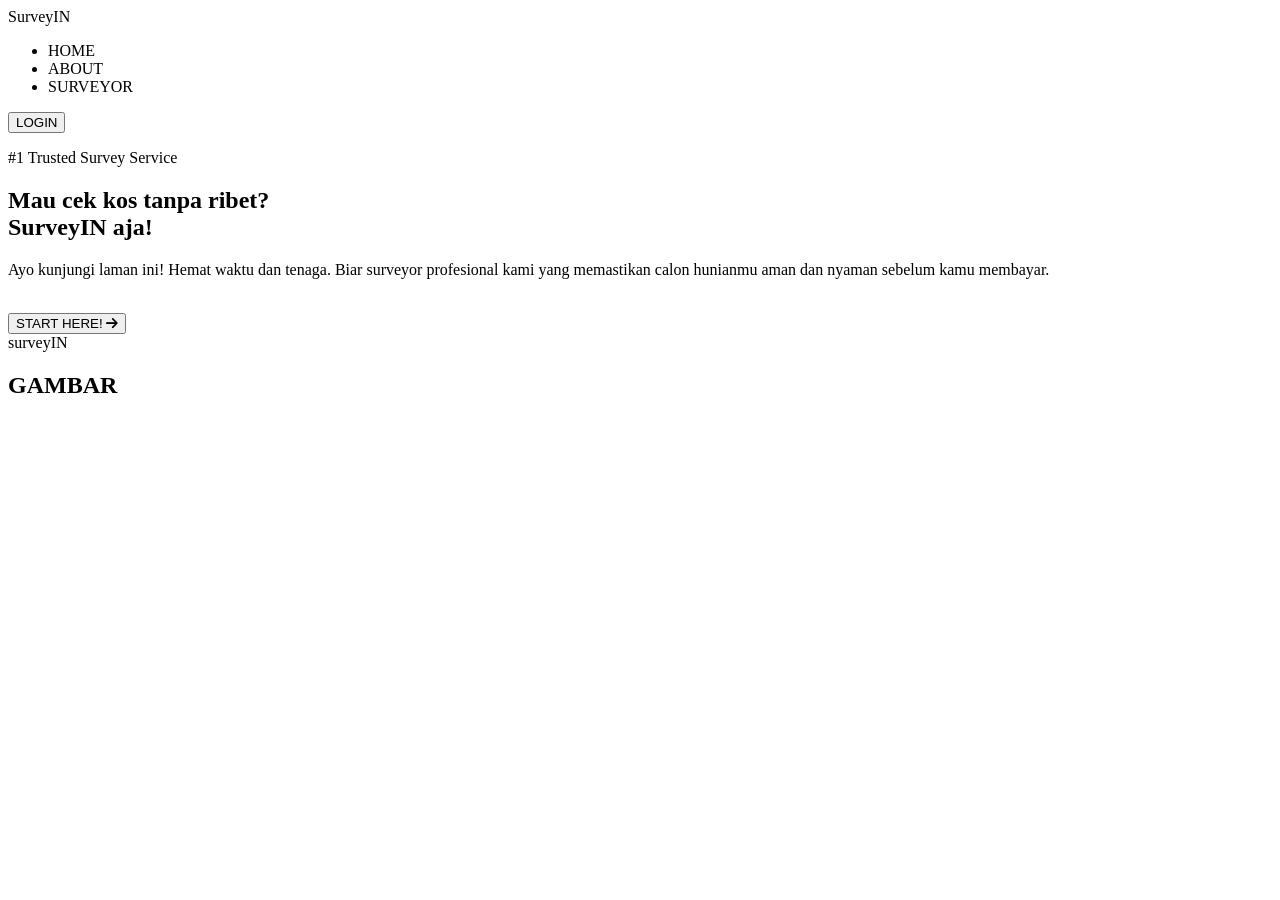
==== index.html @ 93580562 "Create index.html" ====
<!DOCTYPE html>
<html lang="id">
<head>
    <meta charset="UTF-8">
    <meta name="viewport" content="width=device-width, initial-scale=1.0">
    <title>SurveyIN - Jasa Survei Kos Tanpa Ribet</title>
    <link href="https://fonts.googleapis.com/css2?family=Poppins:wght@300;400;600;700;800&display=swap" rel="stylesheet">
    <link rel="stylesheet" href="https://cdnjs.cloudflare.com/ajax/libs/font-awesome/6.0.0/css/all.min.css">
    <link rel="stylesheet" href="style.css">
</head>
<body>

<nav>
    <div class="logo" onclick="showPage('home')">Survey<span>IN</span></div>
    <ul id="navLinks">
        <li class="nav-item active-nav" onclick="showPage('home')">HOME</li>
        <li class="nav-item" onclick="showPage('about')">ABOUT</li>
        <li class="nav-item" onclick="showPage('search')">SURVEYOR</li>
    </ul>
    <div class="nav-auth">
        <button id="navLoginBtn" class="btn-outline" onclick="showPage('login')">LOGIN</button>
    </div>
</nav>

<section id="home" class="page active">
    <div class="hero">
        <div class="hero-text">
            <p class="brand-sub">#1 Trusted Survey Service</p>
            <h1>Mau cek kos tanpa ribet? <br><span class="text-pink">SurveyIN</span> aja!</h1>
            <p>Ayo kunjungi laman ini! Hemat waktu dan tenaga. Biar surveyor profesional kami yang memastikan calon hunianmu aman dan nyaman sebelum kamu membayar.</p><br>
            <button class="btn-pink" onclick="showPage('login')">START HERE! <i class="fas fa-arrow-right"></i></button>
        </div>
        <div class="hero-image">
            <div class="logo-circle">
                <span class="logo-circle-text">survey<span>IN</span></span>
            </div>
        </div>
    </div>
    <div class="bottom-banner">
        <h2>GAMBAR</h2>
    </div>
</section>

<script src="script.js"></script>
</body>
</html>
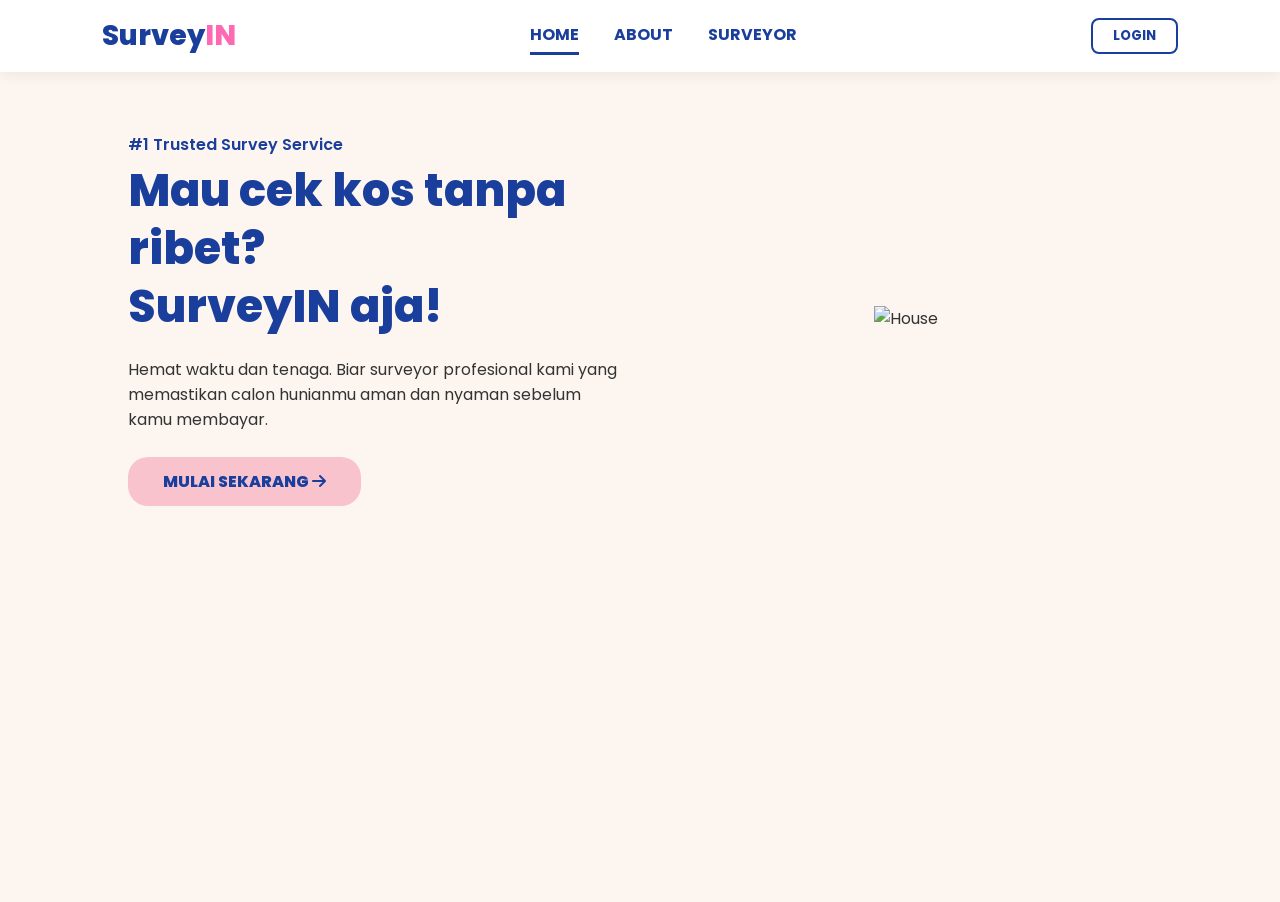
==== commit 35624b61: "Update index.html" ====
--- a/index.html
+++ b/index.html
@@ -4,7 +4,7 @@
     <meta charset="UTF-8">
     <meta name="viewport" content="width=device-width, initial-scale=1.0">
     <title>SurveyIN - Jasa Survei Kos Tanpa Ribet</title>
-    <link href="https://fonts.googleapis.com/css2?family=Poppins:wght@300;400;600;700;800&display=swap" rel="stylesheet">
+    <link href="https://fonts.googleapis.com/css2?family=Poppins:wght@300;400;600;700&display=swap" rel="stylesheet">
     <link rel="stylesheet" href="https://cdnjs.cloudflare.com/ajax/libs/font-awesome/6.0.0/css/all.min.css">
     <link rel="stylesheet" href="style.css">
 </head>
@@ -27,17 +27,12 @@
         <div class="hero-text">
             <p class="brand-sub">#1 Trusted Survey Service</p>
             <h1>Mau cek kos tanpa ribet? <br><span class="text-pink">SurveyIN</span> aja!</h1>
-            <p>Ayo kunjungi laman ini! Hemat waktu dan tenaga. Biar surveyor profesional kami yang memastikan calon hunianmu aman dan nyaman sebelum kamu membayar.</p><br>
-            <button class="btn-pink" onclick="showPage('login')">START HERE! <i class="fas fa-arrow-right"></i></button>
+            <p>Hemat waktu dan tenaga. Biar surveyor profesional kami yang memastikan calon hunianmu aman dan nyaman sebelum kamu membayar.</p><br>
+            <button class="btn-pink" onclick="showPage('login')">MULAI SEKARANG <i class="fas fa-arrow-right"></i></button>
         </div>
         <div class="hero-image">
-            <div class="logo-circle">
-                <span class="logo-circle-text">survey<span>IN</span></span>
-            </div>
+            <img src="https://images.unsplash.com/photo-1513584684374-8bdb7489feef?auto=format&fit=crop&w=600&q=80" alt="House">
         </div>
-    </div>
-    <div class="bottom-banner">
-        <h2>GAMBAR</h2>
     </div>
 </section>
 
--- a/style.css
+++ b/style.css
@@ -0,0 +1,515 @@
+:root {
+    --pink-theme: #F9C3CD; /* Soft pink dari mockup */
+    --pink-dark: #FF69B4;
+    --dark-blue: #1A3E9B;   /* Navy Blue dari mockup */
+    --bg-cream: #FDF6F0;    /* Background cream */
+    --white: #ffffff;
+    --shadow: 0 4px 12px rgba(0,0,0,0.06);
+}
+
+* { 
+    margin: 0; 
+    padding: 0; 
+    box-sizing: border-box; 
+    font-family: 'Poppins', sans-serif; 
+}
+
+body { 
+    background-color: var(--bg-cream); 
+    color: #333; 
+    overflow-x: hidden; 
+}
+
+/* NAVBAR */
+nav { 
+    display: flex; 
+    justify-content: space-between; 
+    align-items: center; 
+    padding: 15px 8%; 
+    background: var(--white); 
+    box-shadow: var(--shadow); 
+    position: sticky; 
+    top: 0; 
+    z-index: 1000; 
+}
+.logo { 
+    font-weight: 800; 
+    font-size: 28px; 
+    color: var(--dark-blue); 
+    cursor: pointer; 
+}
+.logo span { 
+    color: var(--pink-dark); 
+}
+nav ul { 
+    display: flex; 
+    list-style: none; 
+    gap: 35px; 
+}
+.nav-item { 
+    cursor: pointer; 
+    font-weight: 700; 
+    color: var(--dark-blue); 
+    transition: 0.3s; 
+    padding: 5px 0; 
+}
+.active-nav { 
+    border-bottom: 3px solid var(--dark-blue); 
+}
+
+/* PAGES */
+.page { 
+    display: none; 
+    min-height: calc(100vh - 70px); 
+    animation: fadeIn 0.4s ease-in-out; 
+}
+.active { 
+    display: block; 
+}
+@keyframes fadeIn { 
+    from { opacity: 0; transform: translateY(8px); } 
+    to { opacity: 1; transform: translateY(0); } 
+}
+
+.container { 
+    padding: 40px 10%; 
+}
+.text-center { 
+    text-align: center; 
+}
+.mb-4 { margin-bottom: 30px; }
+.mb-1 { margin-bottom: 8px; }
+.mt-2 { margin-top: 15px; }
+
+/* HERO SECTION (1.svg) */
+.hero { 
+    display: flex; 
+    align-items: center; 
+    justify-content: space-between; 
+    padding: 60px 10%; 
+    gap: 40px; 
+    flex-wrap: wrap; 
+}
+.hero-text { 
+    flex: 1; 
+    min-width: 300px; 
+}
+.hero-text h1 { 
+    font-size: 2.8rem; 
+    color: var(--dark-blue); 
+    font-weight: 800; 
+    line-height: 1.3; 
+    margin-bottom: 20px; 
+}
+.brand-sub { 
+    color: var(--dark-blue); 
+    font-weight: 600; 
+    margin-bottom: 5px; 
+}
+.hero-image { 
+    flex: 1; 
+    display: flex; 
+    justify-content: center; 
+    align-items: center; 
+}
+/* Lingkaran Logo Biru Besar dari Mockup */
+.logo-circle {
+    width: 280px;
+    height: 280px;
+    background-color: #0E3CB4;
+    border-radius: 50%;
+    display: flex;
+    justify-content: center;
+    align-items: center;
+    box-shadow: 0 8px 25px rgba(14,60,180,0.3);
+}
+.logo-circle-text {
+    font-size: 42px;
+    font-weight: 800;
+    color: var(--pink-dark);
+    transform: rotate(-10deg);
+}
+.logo-circle-text span {
+    color: #fff;
+}
+
+/* Banner GAMBAR Merah Muda */
+.bottom-banner {
+    background-color: var(--pink-theme);
+    height: 350px;
+    display: flex;
+    justify-content: center;
+    align-items: center;
+    margin-top: 40px;
+}
+.bottom-banner h2 {
+    font-size: 3.5rem;
+    color: var(--dark-blue);
+    letter-spacing: 4px;
+    font-weight: 700;
+}
+
+/* BUTTONS */
+.btn-pink { 
+    background: var(--pink-theme); 
+    color: var(--dark-blue); 
+    padding: 12px 35px; 
+    border-radius: 20px; 
+    border: none; 
+    font-weight: 800; 
+    font-size: 16px;
+    cursor: pointer; 
+    transition: 0.3s; 
+}
+.btn-pink:hover { 
+    background: #f1b2BC;
+    transform: scale(1.03);
+}
+.btn-outline { 
+    background: transparent; 
+    color: var(--dark-blue); 
+    border: 2px solid var(--dark-blue); 
+    padding: 6px 20px; 
+    border-radius: 8px; 
+    font-weight: 700; 
+    cursor: pointer; 
+}
+.btn-blue-submit {
+    background: #0E3CB4;
+    color: white;
+    font-weight: 700;
+    padding: 12px;
+    border: none;
+    border-radius: 25px;
+    cursor: pointer;
+    font-size: 16px;
+    margin-top: 15px;
+}
+
+/* LOGIN CARD (2.svg) */
+.login-card { 
+    max-width: 420px; 
+    margin: 50px auto; 
+    background: var(--white); 
+    padding: 40px 30px; 
+    border-radius: 24px; 
+    border: 2px solid #000;
+    text-align: center; 
+}
+.login-card h2 {
+    color: var(--dark-blue);
+    font-weight: 800;
+    font-size: 32px;
+    margin-bottom: 25px;
+    letter-spacing: 1px;
+}
+.back-btn { 
+    display: block; 
+    text-align: left; 
+    margin-bottom: 20px; 
+    cursor: pointer; 
+    color: #000; 
+    font-weight: 800; 
+}
+.input-group { 
+    display: flex; 
+    align-items: center; 
+    border: 2px solid #000; 
+    padding: 5px 15px; 
+    border-radius: 4px; 
+    margin-bottom: 20px; 
+    background: #fff;
+}
+.icon-input { 
+    font-size: 24px; 
+    color: #000; 
+    margin-right: 10px;
+}
+.input-group input { 
+    width: 100%; 
+    padding: 12px 5px; 
+    border: none; 
+    outline: none; 
+    font-weight: 600;
+    font-size: 15px;
+}
+.full-width { width: 100%; }
+.divider { margin: 20px 0; border-bottom: 1px solid #ccc; position: relative; }
+.divider span { position: absolute; top: -10px; left: 50%; transform: translateX(-50%); background: white; padding: 0 10px; font-size: 14px; color: var(--dark-blue); font-weight: 600; }
+.social-icons { display: flex; justify-content: center; gap: 20px; margin-top: 15px; }
+.social-btn { 
+    background: transparent; 
+    border: none; 
+    font-size: 40px; 
+    cursor: pointer; 
+}
+.social-btn.facebook { color: #1877F2; }
+.social-btn.google { color: #EA4335; }
+.social-btn.apple { color: #000000; }
+
+/* ABOUT SECTION (3.svg) */
+.about-vertical-stack {
+    display: flex;
+    flex-direction: column;
+    gap: 25px;
+    max-width: 600px;
+    margin: 30px auto 60px auto;
+}
+.card-about-custom {
+    background: var(--bg-cream);
+    border: 2px solid #000;
+    border-radius: 20px;
+    padding: 25px;
+    text-align: center;
+}
+.card-about-custom h3 {
+    color: var(--dark-blue);
+    font-weight: 800;
+    font-size: 22px;
+    margin-bottom: 10px;
+    letter-spacing: 1px;
+}
+.card-about-custom p {
+    font-size: 15px;
+    color: var(--dark-blue);
+    font-weight: 500;
+    line-height: 1.5;
+}
+
+/* CARI SURVEYOR (4.svg) */
+.surveyor-list-stack {
+    display: flex;
+    flex-direction: column;
+    gap: 20px;
+    max-width: 550px;
+    margin: 0 auto;
+}
+.surveyor-row-card {
+    background: #F4EBE6; /* Warna abu-krem pudar pas pas kartu */
+    border-radius: 20px;
+    padding: 20px;
+    display: flex;
+    align-items: center;
+    gap: 25px;
+    cursor: pointer;
+    transition: 0.2s;
+}
+.surveyor-row-card:hover {
+    transform: scale(1.02);
+    box-shadow: var(--shadow);
+}
+.surveyor-img-box {
+    width: 110px;
+    height: 110px;
+    background: #fff;
+    border-radius: 12px;
+    overflow: hidden;
+}
+.surveyor-img-box img {
+    width: 100%;
+    height: 100%;
+    object-fit: cover;
+}
+.surveyor-details ul {
+    list-style: none;
+}
+.surveyor-details li {
+    font-size: 16px;
+    color: var(--dark-blue);
+    margin-bottom: 4px;
+    font-weight: 600;
+}
+
+/* PROFILE SECTION SUB-PAGES (5.svg, 6.svg, 7.svg) */
+.tabs-profile {
+    display: flex;
+    justify-content: center;
+    background: var(--pink-theme);
+    padding: 10px 0;
+}
+.tab-item {
+    padding: 10px 30px;
+    font-weight: 700;
+    color: var(--dark-blue);
+    cursor: pointer;
+    font-size: 15px;
+}
+.active-tab {
+    text-decoration: underline;
+}
+.profile-sub-page {
+    display: none;
+    padding-bottom: 60px;
+}
+.active-sub {
+    display: block;
+}
+
+/* Tampilan Utama Profil (5.svg) */
+.profile-center-card {
+    text-align: center;
+    padding: 40px 20px;
+}
+.big-avatar-box {
+    width: 180px;
+    height: 180px;
+    margin: 0 auto;
+    background-color: #fff;
+    border-radius: 16px;
+    overflow: hidden;
+}
+.big-avatar-box img {
+    width: 100%;
+    height: 100%;
+    object-fit: cover;
+}
+.text-blue-heavy {
+    color: var(--dark-blue);
+    font-weight: 800;
+    font-size: 26px;
+    letter-spacing: 1px;
+}
+.divider-line {
+    border: 0;
+    height: 2px;
+    background: #000;
+    margin: 0;
+}
+.profile-details-list {
+    max-width: 600px;
+    margin: 30px auto;
+    padding: 0 20px;
+}
+.title-details {
+    color: var(--dark-blue);
+    font-weight: 800;
+    font-size: 28px;
+    margin-bottom: 20px;
+    letter-spacing: 1px;
+}
+.info-item {
+    font-size: 18px;
+    color: var(--dark-blue);
+    font-weight: 800;
+    margin-bottom: 12px;
+}
+.contact-floating-btn {
+    display: block;
+    margin: 30px auto;
+    background: #fff;
+    border: 1px solid #ccc;
+    padding: 10px 24px;
+    border-radius: 8px;
+    font-weight: 600;
+    color: #7b68ee;
+    cursor: pointer;
+    box-shadow: var(--shadow);
+}
+
+/* Portofolio Grid (6.svg) */
+.portfolio-grid {
+    display: grid;
+    grid-template-columns: repeat(3, 1fr);
+    gap: 15px;
+    max-width: 600px;
+    margin: 0 auto;
+}
+.portfolio-item {
+    aspect-ratio: 1/1;
+    background-color: #fff;
+    border-radius: 12px;
+    overflow: hidden;
+}
+.portfolio-item img {
+    width: 100%;
+    height: 100%;
+    object-fit: cover;
+}
+
+/* Ulasan (7.svg) */
+.review-box-custom {
+    background: var(--bg-cream);
+    border: 2px solid #000;
+    border-radius: 20px;
+    padding: 20px;
+    margin-bottom: 20px;
+    max-width: 550px;
+    margin-left: auto;
+    margin-right: auto;
+}
+.clickable-add {
+    cursor: pointer;
+    text-align: center;
+}
+.clickable-add h3 {
+    color: #0E3CB4;
+    font-weight: 700;
+}
+.stars-input-placeholder {
+    font-size: 24px;
+    color: #000;
+    margin: 5px 0;
+}
+.clickable-add p {
+    font-weight: 600;
+    color: #0E3CB4;
+}
+.rev-header {
+    display: flex;
+    align-items: center;
+    gap: 12px;
+    margin-bottom: 8px;
+}
+.user-avatar {
+    font-size: 32px;
+    color: #555;
+}
+.rev-header h4 {
+    color: #0E3CB4;
+    font-weight: 700;
+}
+.review-box-custom p {
+    color: #0E3CB4;
+    font-weight: 500;
+}
+
+/* INPUT FORM */
+.review-input-box { 
+    max-width: 550px; 
+    margin: 15px auto 25px auto; 
+    padding: 20px; 
+    background: #fff; 
+    border-radius: 16px; 
+    border: 2px dashed var(--pink-dark); 
+}
+.star-rating-input { font-size: 24px; color: #ddd; margin-bottom: 10px;}
+.star-rating-input i { cursor: pointer; }
+.star-rating-input i.active { color: #FFD700; }
+#ratingStatus { font-size: 12px; margin-left: 10px; font-weight: bold;}
+
+/* WAVE FOOTER EFFECT */
+.wave-footer {
+    background-color: var(--pink-theme);
+    height: 120px;
+    margin-top: 60px;
+    display: flex;
+    justify-content: center;
+    align-items: center;
+    border-top-left-radius: 50% 20px;
+    border-top-right-radius: 50% 20px;
+}
+.logo-footer {
+    font-weight: 800;
+    font-size: 24px;
+    color: var(--dark-blue);
+}
+.logo-footer span { color: var(--pink-dark); }
+
+.stars { color: #FFD700; }
+
+/* RESPONSIVE */
+@media (max-width: 768px) {
+    .hero { text-align: center; justify-content: center; }
+    nav ul { display: none; }
+    .portfolio-grid { grid-template-columns: repeat(2, 1fr); }
+}
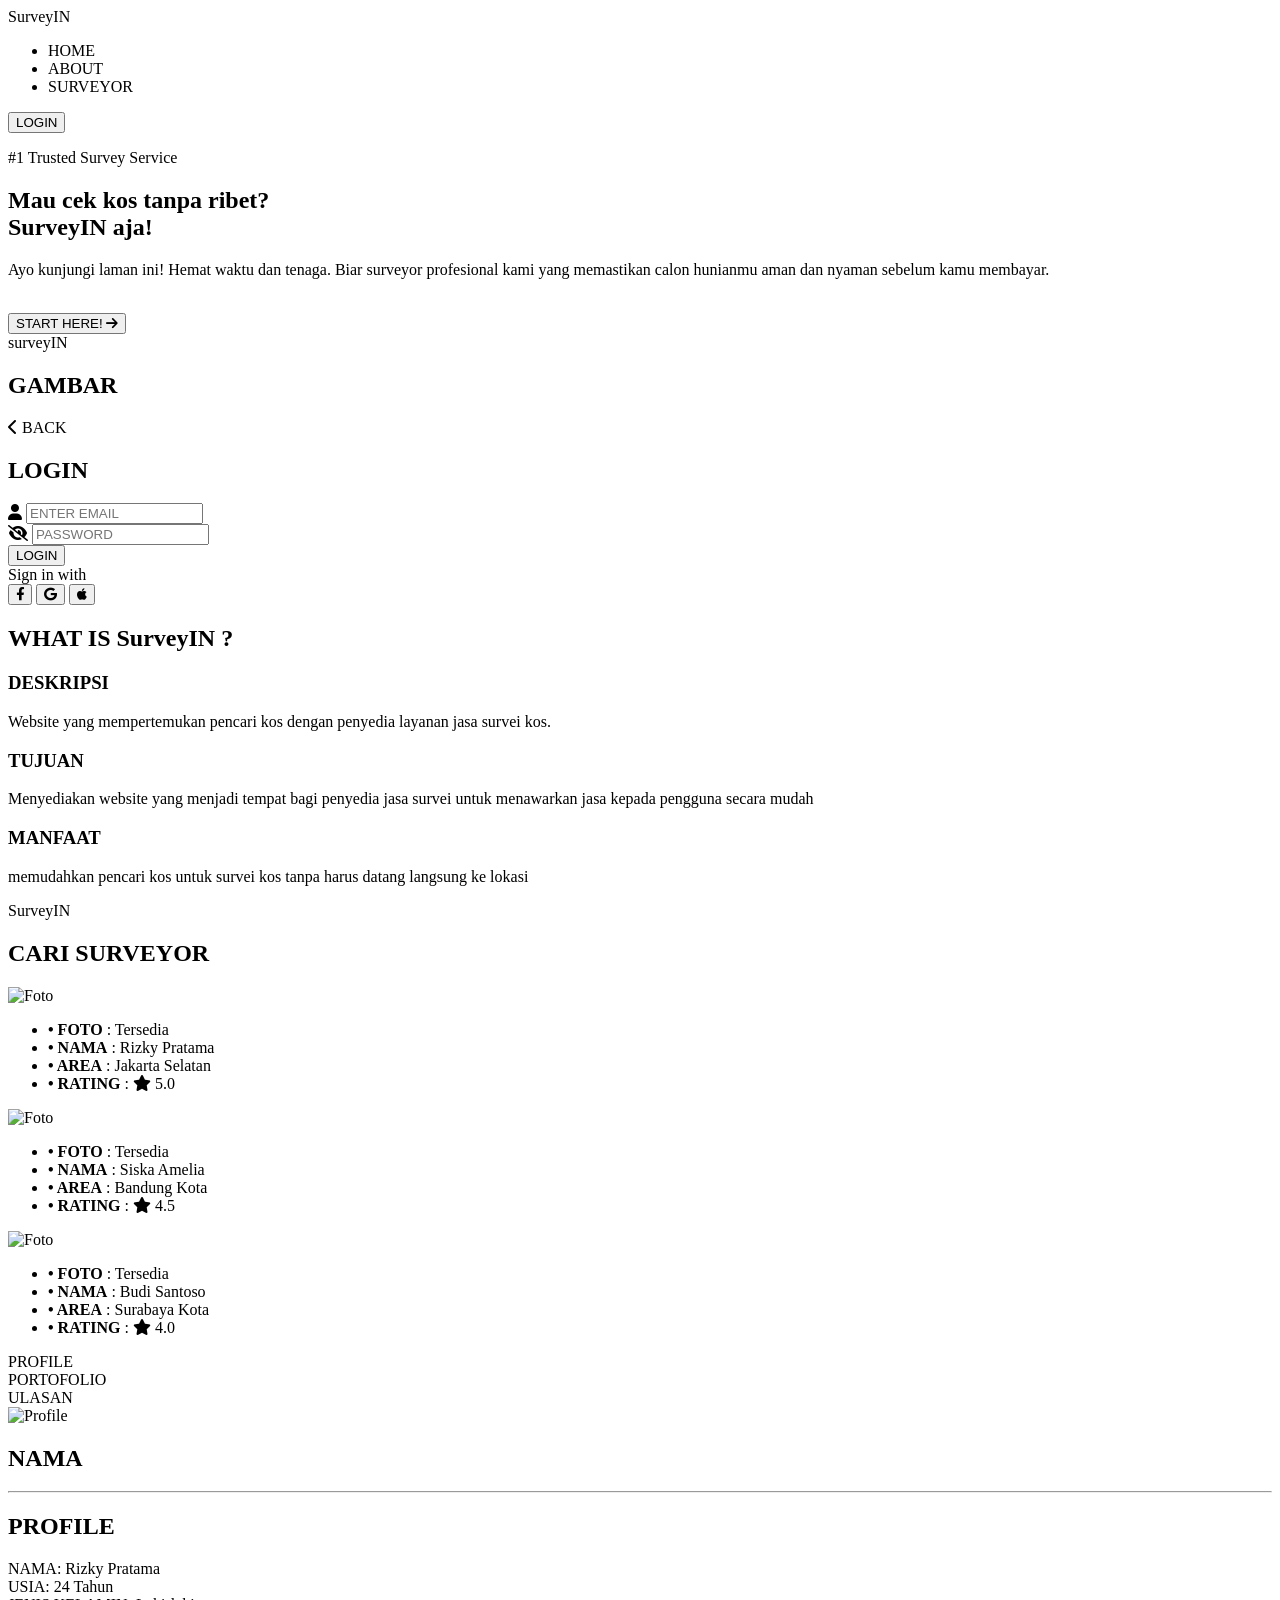
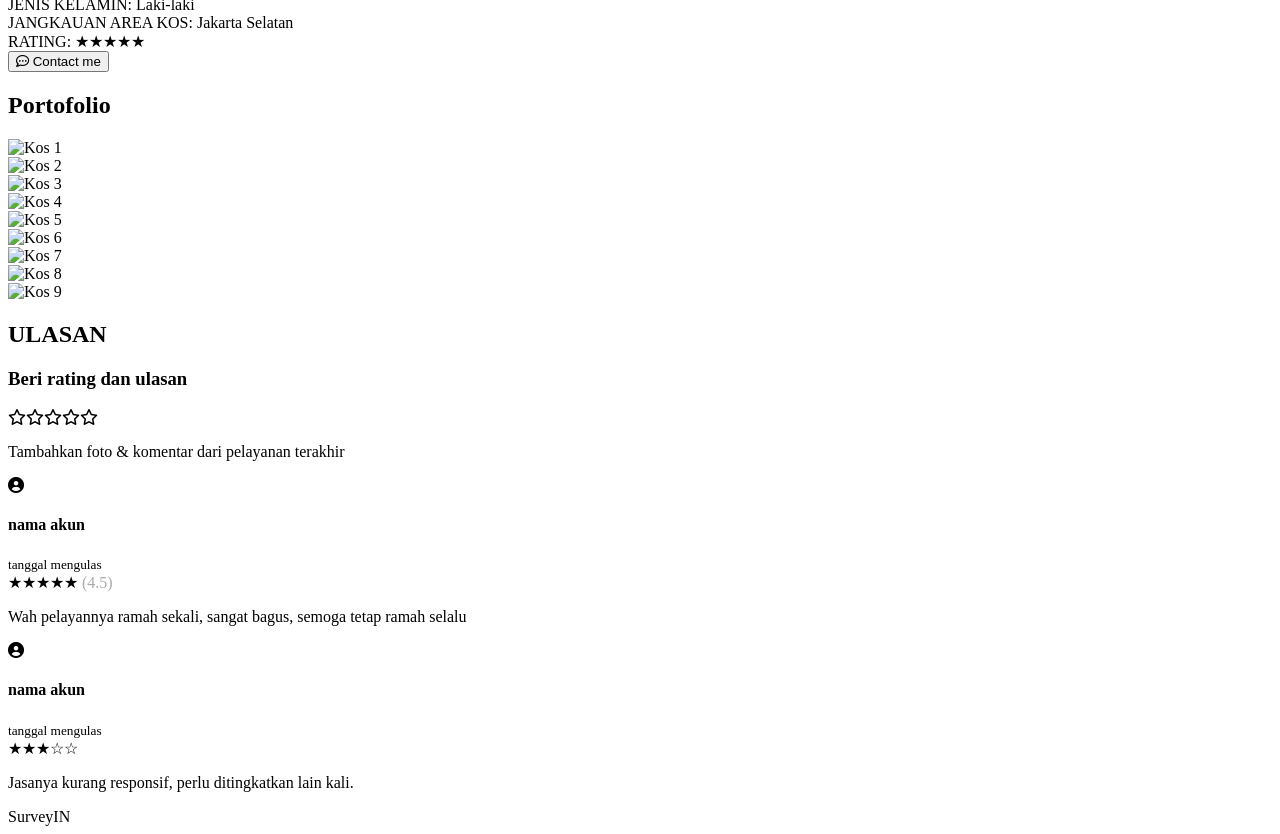
==== commit e9f0d240: "Add files via upload" ====
--- a/index.html
+++ b/index.html
@@ -4,9 +4,8 @@
     <meta charset="UTF-8">
     <meta name="viewport" content="width=device-width, initial-scale=1.0">
     <title>SurveyIN - Jasa Survei Kos Tanpa Ribet</title>
-    <link href="https://fonts.googleapis.com/css2?family=Poppins:wght@300;400;600;700&display=swap" rel="stylesheet">
+    <link href="https://fonts.googleapis.com/css2?family=Poppins:wght@300;400;600;700;800&display=swap" rel="stylesheet">
     <link rel="stylesheet" href="https://cdnjs.cloudflare.com/ajax/libs/font-awesome/6.0.0/css/all.min.css">
-    <link rel="stylesheet" href="style.css">
 </head>
 <body>
 
@@ -27,15 +26,218 @@
         <div class="hero-text">
             <p class="brand-sub">#1 Trusted Survey Service</p>
             <h1>Mau cek kos tanpa ribet? <br><span class="text-pink">SurveyIN</span> aja!</h1>
-            <p>Hemat waktu dan tenaga. Biar surveyor profesional kami yang memastikan calon hunianmu aman dan nyaman sebelum kamu membayar.</p><br>
-            <button class="btn-pink" onclick="showPage('login')">MULAI SEKARANG <i class="fas fa-arrow-right"></i></button>
+            <p>Ayo kunjungi laman ini! Hemat waktu dan tenaga. Biar surveyor profesional kami yang memastikan calon hunianmu aman dan nyaman sebelum kamu membayar.</p><br>
+            <button class="btn-pink" onclick="showPage('login')">START HERE! <i class="fas fa-arrow-right"></i></button>
         </div>
         <div class="hero-image">
-            <img src="https://images.unsplash.com/photo-1513584684374-8bdb7489feef?auto=format&fit=crop&w=600&q=80" alt="House">
-        </div>
-    </div>
-</section>
-
-<script src="script.js"></script>
+            <div class="logo-circle">
+                <span class="logo-circle-text">survey<span>IN</span></span>
+            </div>
+        </div>
+    </div>
+    <div class="bottom-banner">
+        <h2>GAMBAR</h2>
+    </div>
+</section>
+
+<section id="login" class="page">
+    <div class="login-card">
+        <span class="back-btn" onclick="showPage('home')"><i class="fas fa-chevron-left"></i> BACK</span>
+        <h2>LOGIN</h2>
+        
+        <div class="input-group">
+            <i class="fas fa-user icon-input"></i>
+            <input type="email" id="emailInput" placeholder="ENTER EMAIL">
+        </div>
+        <div class="input-group">
+            <i class="fas fa-eye-slash icon-input"></i>
+            <input type="password" id="passInput" placeholder="PASSWORD">
+        </div>
+        
+        <button class="btn-blue-submit full-width" onclick="validateGmail()">LOGIN</button>
+        
+        <div class="divider"><span>Sign in with</span></div>
+        <div class="social-icons">
+            <button class="social-btn facebook" onclick="alert('Login Facebook Berhasil')"><i class="fab fa-facebook-f"></i></button>
+            <button class="social-btn google" onclick="alert('Login Google Berhasil')"><i class="fab fa-google"></i></button>
+            <button class="social-btn apple" onclick="alert('Login Apple Berhasil')"><i class="fab fa-apple"></i></button>
+        </div>
+    </div>
+</section>
+
+<section id="about" class="page">
+    <div class="container text-center">
+        <h2 class="title-blue">WHAT IS SurveyIN ?</h2>
+        <div class="about-vertical-stack">
+            <div class="card-about-custom">
+                <h3>DESKRIPSI</h3>
+                <p>Website yang mempertemukan pencari kos dengan penyedia layanan jasa survei kos.</p>
+            </div>
+            <div class="card-about-custom">
+                <h3>TUJUAN</h3>
+                <p>Menyediakan website yang menjadi tempat bagi penyedia jasa survei untuk menawarkan jasa kepada pengguna secara mudah</p>
+            </div>
+            <div class="card-about-custom">
+                <h3>MANFAAT</h3>
+                <p>memudahkan pencari kos untuk survei kos tanpa harus datang langsung ke lokasi</p>
+            </div>
+        </div>
+    </div>
+    <div class="wave-footer">
+        <div class="logo-footer">Survey<span>IN</span></div>
+    </div>
+</section>
+
+<section id="search" class="page">
+    <div class="container">
+        <h2 class="title-blue mb-4">CARI SURVEYOR</h2>
+        <div class="surveyor-list-stack">
+            <div class="surveyor-row-card" onclick="openProfile('Rizky Pratama', 24, 'Laki-laki', 'Jakarta Selatan', 5)">
+                <div class="surveyor-img-box">
+                    <img src="https://images.unsplash.com/photo-1539571696357-5a69c17a67c6?auto=format&fit=crop&w=150&q=80" alt="Foto">
+                </div>
+                <div class="surveyor-details">
+                    <ul>
+                        <li><strong>• FOTO</strong> : Tersedia</li>
+                        <li><strong>• NAMA</strong> : Rizky Pratama</li>
+                        <li><strong>• AREA</strong> : Jakarta Selatan</li>
+                        <li><strong>• RATING</strong> : <span class="stars"><i class="fas fa-star"></i> 5.0</span></li>
+                    </ul>
+                </div>
+            </div>
+            <div class="surveyor-row-card" onclick="openProfile('Siska Amelia', 22, 'Perempuan', 'Bandung Kota', 4)">
+                <div class="surveyor-img-box">
+                    <img src="https://images.unsplash.com/photo-1494790108377-be9c29b29330?auto=format&fit=crop&w=150&q=80" alt="Foto">
+                </div>
+                <div class="surveyor-details">
+                    <ul>
+                        <li><strong>• FOTO</strong> : Tersedia</li>
+                        <li><strong>• NAMA</strong> : Siska Amelia</li>
+                        <li><strong>• AREA</strong> : Bandung Kota</li>
+                        <li><strong>• RATING</strong> : <span class="stars"><i class="fas fa-star"></i> 4.5</span></li>
+                    </ul>
+                </div>
+            </div>
+            <div class="surveyor-row-card" onclick="openProfile('Budi Santoso', 27, 'Laki-laki', 'Surabaya Kota', 4)">
+                <div class="surveyor-img-box">
+                    <img src="https://images.unsplash.com/photo-1507003211169-0a1dd7228f2d?auto=format&fit=crop&w=150&q=80" alt="Foto">
+                </div>
+                <div class="surveyor-details">
+                    <ul>
+                        <li><strong>• FOTO</strong> : Tersedia</li>
+                        <li><strong>• NAMA</strong> : Budi Santoso</li>
+                        <li><strong>• AREA</strong> : Surabaya Kota</li>
+                        <li><strong>• RATING</strong> : <span class="stars"><i class="fas fa-star"></i> 4.0</span></li>
+                    </ul>
+                </div>
+            </div>
+        </div>
+    </div>
+</section>
+
+<section id="profile" class="page">
+    <div class="tabs-profile">
+        <div class="tab-item active-tab" onclick="switchProfileSubPage('profile-main')">PROFILE</div>
+        <div class="tab-item" onclick="switchProfileSubPage('profile-portofolio')">PORTOFOLIO</div>
+        <div class="tab-item" onclick="switchProfileSubPage('profile-ulasan')">ULASAN</div>
+    </div>
+
+    <div id="profile-main" class="profile-sub-page active-sub">
+        <div class="profile-center-card">
+            <div class="big-avatar-box">
+                <img id="p-img" src="https://images.unsplash.com/photo-1539571696357-5a69c17a67c6?auto=format&fit=crop&w=300&q=80" alt="Profile">
+            </div>
+            <h2 id="p-nama-top" class="text-blue-heavy mt-2">NAMA</h2>
+        </div>
+        <hr class="divider-line">
+        <div class="profile-details-list">
+            <h2 class="title-details text-center">PROFILE</h2>
+            <div class="info-item">NAMA: <span id="p-nama">Rizky Pratama</span></div>
+            <div class="info-item">USIA: <span id="p-usia">24 Tahun</span></div>
+            <div class="info-item">JENIS KELAMIN: <span id="p-jk">Laki-laki</span></div>
+            <div class="info-item">JANGKAUAN AREA KOS: <span id="p-area">Jakarta Selatan</span></div>
+            <div class="info-item">RATING: <span id="p-rating" class="stars">★★★★★</span></div>
+        </div>
+        <button class="contact-floating-btn" onclick="alert('Menghubungi surveyor via Whatsapp...')">
+            <i class="far fa-comment-dots"></i> Contact me
+        </button>
+    </div>
+
+    <div id="profile-portofolio" class="profile-sub-page">
+        <div class="container">
+            <h2 class="title-blue mb-4">Portofolio</h2>
+            <div class="portfolio-grid">
+                <div class="portfolio-item"><img src="https://images.unsplash.com/photo-1522708323590-d24dbb6b0267?auto=format&fit=crop&w=300&q=80" alt="Kos 1"></div>
+                <div class="portfolio-item"><img src="https://images.unsplash.com/photo-1502672260266-1c1ef2d93688?auto=format&fit=crop&w=300&q=80" alt="Kos 2"></div>
+                <div class="portfolio-item"><img src="https://images.unsplash.com/photo-1560448204-e02f11c3d0e2?auto=format&fit=crop&w=300&q=80" alt="Kos 3"></div>
+                <div class="portfolio-item"><img src="https://images.unsplash.com/photo-1484154218962-a197022b5858?auto=format&fit=crop&w=300&q=80" alt="Kos 4"></div>
+                <div class="portfolio-item"><img src="https://images.unsplash.com/photo-1513694203232-719a280e022f?auto=format&fit=crop&w=300&q=80" alt="Kos 5"></div>
+                <div class="portfolio-item"><img src="https://images.unsplash.com/photo-1486406146926-c627a92ad1ab?auto=format&fit=crop&w=300&q=80" alt="Kos 6"></div>
+                <div class="portfolio-item"><img src="https://images.unsplash.com/photo-1554995207-c18c203602cb?auto=format&fit=crop&w=300&q=80" alt="Kos 7"></div>
+                <div class="portfolio-item"><img src="https://images.unsplash.com/photo-1505691938895-1758d7feb511?auto=format&fit=crop&w=300&q=80" alt="Kos 8"></div>
+                <div class="portfolio-item"><img src="https://images.unsplash.com/photo-1536376072261-38c75010e6c9?auto=format&fit=crop&w=300&q=80" alt="Kos 9"></div>
+            </div>
+        </div>
+    </div>
+
+    <div id="profile-ulasan" class="profile-sub-page">
+        <div class="container">
+            <h2 class="title-blue mb-4">ULASAN</h2>
+            
+            <div class="review-box-custom clickable-add" onclick="checkReviewAccess()">
+                <h3>Beri rating dan ulasan</h3>
+                <div class="stars-input-placeholder">
+                    <i class="far fa-star"></i><i class="far fa-star"></i><i class="far fa-star"></i><i class="far fa-star"></i><i class="far fa-star"></i>
+                </div>
+                <p>Tambahkan foto & komentar dari pelayanan terakhir</p>
+            </div>
+
+            <div id="reviewForm" class="review-input-box" style="display:none;">
+                <h4>Tulis Ulasan Anda</h4>
+                <div class="star-rating-input">
+                    <i class="fas fa-star" data-value="1"></i>
+                    <i class="fas fa-star" data-value="2"></i>
+                    <i class="fas fa-star" data-value="3"></i>
+                    <i class="fas fa-star" data-value="4"></i>
+                    <i class="fas fa-star" data-value="5"></i>
+                    <span id="ratingStatus">Pilih Rating</span>
+                </div>
+                <textarea id="revText" rows="3" placeholder="Ceritakan pengalamanmu..."></textarea>
+                <button class="btn-pink-sm" onclick="submitReview()">Kirim Ulasan</button>
+            </div>
+
+            <div id="reviewList">
+                <div class="review-box-custom">
+                    <div class="rev-header">
+                        <div class="user-avatar"><i class="fas fa-user-circle"></i></div>
+                        <div>
+                            <h4>nama akun</h4>
+                            <small>tanggal mengulas</small>
+                        </div>
+                    </div>
+                    <div class="stars mb-1">★★★★★ <span style="color:#aaa;">(4.5)</span></div>
+                    <p>Wah pelayannya ramah sekali, sangat bagus, semoga tetap ramah selalu</p>
+                </div>
+
+                <div class="review-box-custom">
+                    <div class="rev-header">
+                        <div class="user-avatar"><i class="fas fa-user-circle"></i></div>
+                        <div>
+                            <h4>nama akun</h4>
+                            <small>tanggal mengulas</small>
+                        </div>
+                    </div>
+                    <div class="stars mb-1">★★★☆☆</div>
+                    <p>Jasanya kurang responsif, perlu ditingkatkan lain kali.</p>
+                </div>
+            </div>
+        </div>
+    </div>
+
+    <div class="wave-footer">
+        <div class="logo-footer">Survey<span>IN</span></div>
+    </div>
+</section>
+
 </body>
-</html>
+</html>
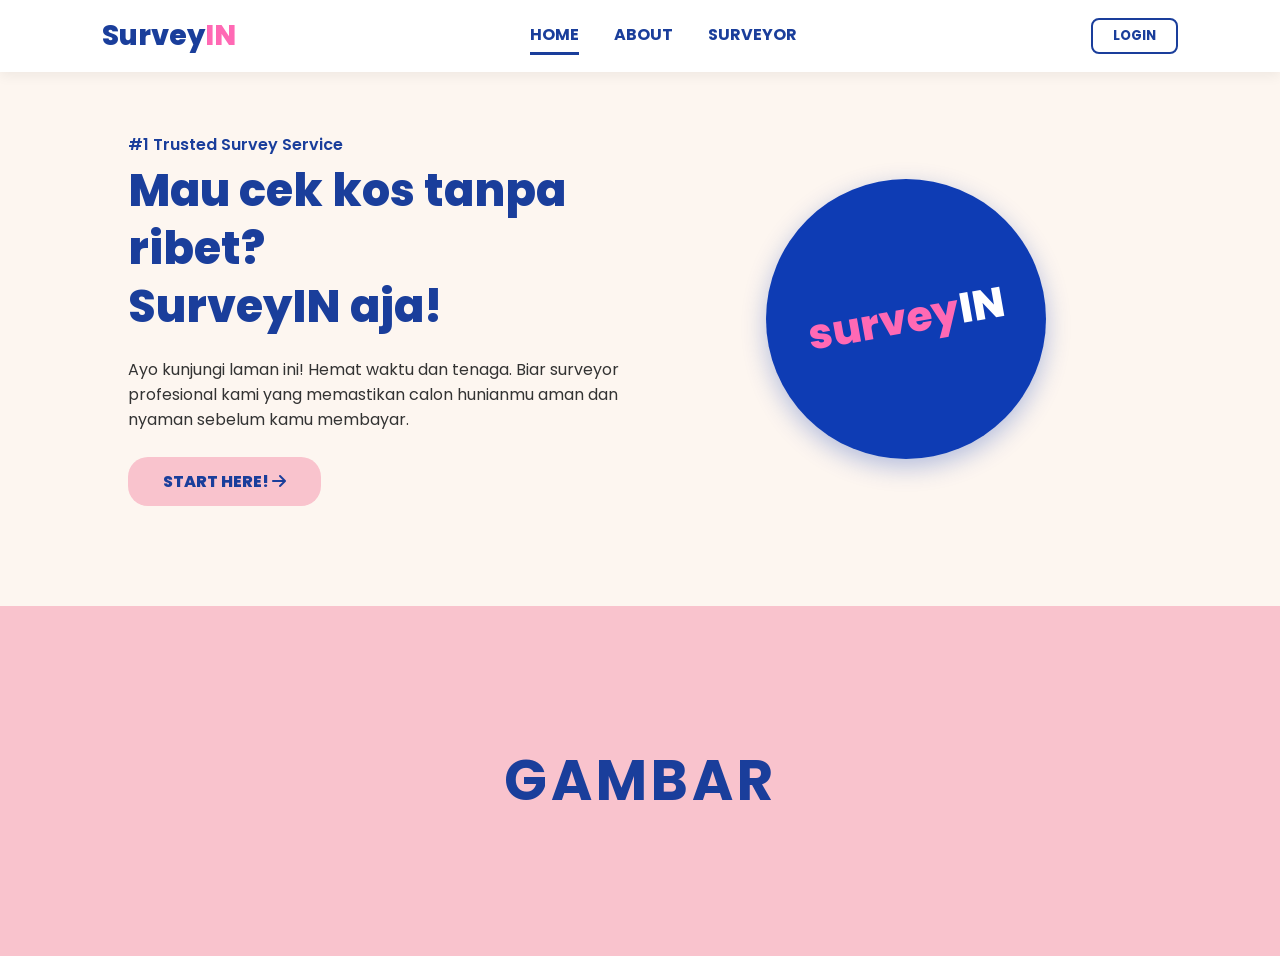
==== commit dde989f9: "Update index.html" ====
--- a/index.html
+++ b/index.html
@@ -4,6 +4,7 @@
     <meta charset="UTF-8">
     <meta name="viewport" content="width=device-width, initial-scale=1.0">
     <title>SurveyIN - Jasa Survei Kos Tanpa Ribet</title>
+    <link rel="stylesheet" href="style.css">
     <link href="https://fonts.googleapis.com/css2?family=Poppins:wght@300;400;600;700;800&display=swap" rel="stylesheet">
     <link rel="stylesheet" href="https://cdnjs.cloudflare.com/ajax/libs/font-awesome/6.0.0/css/all.min.css">
 </head>
@@ -240,4 +241,4 @@
 </section>
 
 </body>
-</html>+</html>
--- a/style.css
+++ b/style.css
@@ -0,0 +1,515 @@
+:root {
+    --pink-theme: #F9C3CD; /* Soft pink dari mockup */
+    --pink-dark: #FF69B4;
+    --dark-blue: #1A3E9B;   /* Navy Blue dari mockup */
+    --bg-cream: #FDF6F0;    /* Background cream */
+    --white: #ffffff;
+    --shadow: 0 4px 12px rgba(0,0,0,0.06);
+}
+
+* { 
+    margin: 0; 
+    padding: 0; 
+    box-sizing: border-box; 
+    font-family: 'Poppins', sans-serif; 
+}
+
+body { 
+    background-color: var(--bg-cream); 
+    color: #333; 
+    overflow-x: hidden; 
+}
+
+/* NAVBAR */
+nav { 
+    display: flex; 
+    justify-content: space-between; 
+    align-items: center; 
+    padding: 15px 8%; 
+    background: var(--white); 
+    box-shadow: var(--shadow); 
+    position: sticky; 
+    top: 0; 
+    z-index: 1000; 
+}
+.logo { 
+    font-weight: 800; 
+    font-size: 28px; 
+    color: var(--dark-blue); 
+    cursor: pointer; 
+}
+.logo span { 
+    color: var(--pink-dark); 
+}
+nav ul { 
+    display: flex; 
+    list-style: none; 
+    gap: 35px; 
+}
+.nav-item { 
+    cursor: pointer; 
+    font-weight: 700; 
+    color: var(--dark-blue); 
+    transition: 0.3s; 
+    padding: 5px 0; 
+}
+.active-nav { 
+    border-bottom: 3px solid var(--dark-blue); 
+}
+
+/* PAGES */
+.page { 
+    display: none; 
+    min-height: calc(100vh - 70px); 
+    animation: fadeIn 0.4s ease-in-out; 
+}
+.active { 
+    display: block; 
+}
+@keyframes fadeIn { 
+    from { opacity: 0; transform: translateY(8px); } 
+    to { opacity: 1; transform: translateY(0); } 
+}
+
+.container { 
+    padding: 40px 10%; 
+}
+.text-center { 
+    text-align: center; 
+}
+.mb-4 { margin-bottom: 30px; }
+.mb-1 { margin-bottom: 8px; }
+.mt-2 { margin-top: 15px; }
+
+/* HERO SECTION (1.svg) */
+.hero { 
+    display: flex; 
+    align-items: center; 
+    justify-content: space-between; 
+    padding: 60px 10%; 
+    gap: 40px; 
+    flex-wrap: wrap; 
+}
+.hero-text { 
+    flex: 1; 
+    min-width: 300px; 
+}
+.hero-text h1 { 
+    font-size: 2.8rem; 
+    color: var(--dark-blue); 
+    font-weight: 800; 
+    line-height: 1.3; 
+    margin-bottom: 20px; 
+}
+.brand-sub { 
+    color: var(--dark-blue); 
+    font-weight: 600; 
+    margin-bottom: 5px; 
+}
+.hero-image { 
+    flex: 1; 
+    display: flex; 
+    justify-content: center; 
+    align-items: center; 
+}
+/* Lingkaran Logo Biru Besar dari Mockup */
+.logo-circle {
+    width: 280px;
+    height: 280px;
+    background-color: #0E3CB4;
+    border-radius: 50%;
+    display: flex;
+    justify-content: center;
+    align-items: center;
+    box-shadow: 0 8px 25px rgba(14,60,180,0.3);
+}
+.logo-circle-text {
+    font-size: 42px;
+    font-weight: 800;
+    color: var(--pink-dark);
+    transform: rotate(-10deg);
+}
+.logo-circle-text span {
+    color: #fff;
+}
+
+/* Banner GAMBAR Merah Muda */
+.bottom-banner {
+    background-color: var(--pink-theme);
+    height: 350px;
+    display: flex;
+    justify-content: center;
+    align-items: center;
+    margin-top: 40px;
+}
+.bottom-banner h2 {
+    font-size: 3.5rem;
+    color: var(--dark-blue);
+    letter-spacing: 4px;
+    font-weight: 700;
+}
+
+/* BUTTONS */
+.btn-pink { 
+    background: var(--pink-theme); 
+    color: var(--dark-blue); 
+    padding: 12px 35px; 
+    border-radius: 20px; 
+    border: none; 
+    font-weight: 800; 
+    font-size: 16px;
+    cursor: pointer; 
+    transition: 0.3s; 
+}
+.btn-pink:hover { 
+    background: #f1b2BC;
+    transform: scale(1.03);
+}
+.btn-outline { 
+    background: transparent; 
+    color: var(--dark-blue); 
+    border: 2px solid var(--dark-blue); 
+    padding: 6px 20px; 
+    border-radius: 8px; 
+    font-weight: 700; 
+    cursor: pointer; 
+}
+.btn-blue-submit {
+    background: #0E3CB4;
+    color: white;
+    font-weight: 700;
+    padding: 12px;
+    border: none;
+    border-radius: 25px;
+    cursor: pointer;
+    font-size: 16px;
+    margin-top: 15px;
+}
+
+/* LOGIN CARD (2.svg) */
+.login-card { 
+    max-width: 420px; 
+    margin: 50px auto; 
+    background: var(--white); 
+    padding: 40px 30px; 
+    border-radius: 24px; 
+    border: 2px solid #000;
+    text-align: center; 
+}
+.login-card h2 {
+    color: var(--dark-blue);
+    font-weight: 800;
+    font-size: 32px;
+    margin-bottom: 25px;
+    letter-spacing: 1px;
+}
+.back-btn { 
+    display: block; 
+    text-align: left; 
+    margin-bottom: 20px; 
+    cursor: pointer; 
+    color: #000; 
+    font-weight: 800; 
+}
+.input-group { 
+    display: flex; 
+    align-items: center; 
+    border: 2px solid #000; 
+    padding: 5px 15px; 
+    border-radius: 4px; 
+    margin-bottom: 20px; 
+    background: #fff;
+}
+.icon-input { 
+    font-size: 24px; 
+    color: #000; 
+    margin-right: 10px;
+}
+.input-group input { 
+    width: 100%; 
+    padding: 12px 5px; 
+    border: none; 
+    outline: none; 
+    font-weight: 600;
+    font-size: 15px;
+}
+.full-width { width: 100%; }
+.divider { margin: 20px 0; border-bottom: 1px solid #ccc; position: relative; }
+.divider span { position: absolute; top: -10px; left: 50%; transform: translateX(-50%); background: white; padding: 0 10px; font-size: 14px; color: var(--dark-blue); font-weight: 600; }
+.social-icons { display: flex; justify-content: center; gap: 20px; margin-top: 15px; }
+.social-btn { 
+    background: transparent; 
+    border: none; 
+    font-size: 40px; 
+    cursor: pointer; 
+}
+.social-btn.facebook { color: #1877F2; }
+.social-btn.google { color: #EA4335; }
+.social-btn.apple { color: #000000; }
+
+/* ABOUT SECTION (3.svg) */
+.about-vertical-stack {
+    display: flex;
+    flex-direction: column;
+    gap: 25px;
+    max-width: 600px;
+    margin: 30px auto 60px auto;
+}
+.card-about-custom {
+    background: var(--bg-cream);
+    border: 2px solid #000;
+    border-radius: 20px;
+    padding: 25px;
+    text-align: center;
+}
+.card-about-custom h3 {
+    color: var(--dark-blue);
+    font-weight: 800;
+    font-size: 22px;
+    margin-bottom: 10px;
+    letter-spacing: 1px;
+}
+.card-about-custom p {
+    font-size: 15px;
+    color: var(--dark-blue);
+    font-weight: 500;
+    line-height: 1.5;
+}
+
+/* CARI SURVEYOR (4.svg) */
+.surveyor-list-stack {
+    display: flex;
+    flex-direction: column;
+    gap: 20px;
+    max-width: 550px;
+    margin: 0 auto;
+}
+.surveyor-row-card {
+    background: #F4EBE6; /* Warna abu-krem pudar pas pas kartu */
+    border-radius: 20px;
+    padding: 20px;
+    display: flex;
+    align-items: center;
+    gap: 25px;
+    cursor: pointer;
+    transition: 0.2s;
+}
+.surveyor-row-card:hover {
+    transform: scale(1.02);
+    box-shadow: var(--shadow);
+}
+.surveyor-img-box {
+    width: 110px;
+    height: 110px;
+    background: #fff;
+    border-radius: 12px;
+    overflow: hidden;
+}
+.surveyor-img-box img {
+    width: 100%;
+    height: 100%;
+    object-fit: cover;
+}
+.surveyor-details ul {
+    list-style: none;
+}
+.surveyor-details li {
+    font-size: 16px;
+    color: var(--dark-blue);
+    margin-bottom: 4px;
+    font-weight: 600;
+}
+
+/* PROFILE SECTION SUB-PAGES (5.svg, 6.svg, 7.svg) */
+.tabs-profile {
+    display: flex;
+    justify-content: center;
+    background: var(--pink-theme);
+    padding: 10px 0;
+}
+.tab-item {
+    padding: 10px 30px;
+    font-weight: 700;
+    color: var(--dark-blue);
+    cursor: pointer;
+    font-size: 15px;
+}
+.active-tab {
+    text-decoration: underline;
+}
+.profile-sub-page {
+    display: none;
+    padding-bottom: 60px;
+}
+.active-sub {
+    display: block;
+}
+
+/* Tampilan Utama Profil (5.svg) */
+.profile-center-card {
+    text-align: center;
+    padding: 40px 20px;
+}
+.big-avatar-box {
+    width: 180px;
+    height: 180px;
+    margin: 0 auto;
+    background-color: #fff;
+    border-radius: 16px;
+    overflow: hidden;
+}
+.big-avatar-box img {
+    width: 100%;
+    height: 100%;
+    object-fit: cover;
+}
+.text-blue-heavy {
+    color: var(--dark-blue);
+    font-weight: 800;
+    font-size: 26px;
+    letter-spacing: 1px;
+}
+.divider-line {
+    border: 0;
+    height: 2px;
+    background: #000;
+    margin: 0;
+}
+.profile-details-list {
+    max-width: 600px;
+    margin: 30px auto;
+    padding: 0 20px;
+}
+.title-details {
+    color: var(--dark-blue);
+    font-weight: 800;
+    font-size: 28px;
+    margin-bottom: 20px;
+    letter-spacing: 1px;
+}
+.info-item {
+    font-size: 18px;
+    color: var(--dark-blue);
+    font-weight: 800;
+    margin-bottom: 12px;
+}
+.contact-floating-btn {
+    display: block;
+    margin: 30px auto;
+    background: #fff;
+    border: 1px solid #ccc;
+    padding: 10px 24px;
+    border-radius: 8px;
+    font-weight: 600;
+    color: #7b68ee;
+    cursor: pointer;
+    box-shadow: var(--shadow);
+}
+
+/* Portofolio Grid (6.svg) */
+.portfolio-grid {
+    display: grid;
+    grid-template-columns: repeat(3, 1fr);
+    gap: 15px;
+    max-width: 600px;
+    margin: 0 auto;
+}
+.portfolio-item {
+    aspect-ratio: 1/1;
+    background-color: #fff;
+    border-radius: 12px;
+    overflow: hidden;
+}
+.portfolio-item img {
+    width: 100%;
+    height: 100%;
+    object-fit: cover;
+}
+
+/* Ulasan (7.svg) */
+.review-box-custom {
+    background: var(--bg-cream);
+    border: 2px solid #000;
+    border-radius: 20px;
+    padding: 20px;
+    margin-bottom: 20px;
+    max-width: 550px;
+    margin-left: auto;
+    margin-right: auto;
+}
+.clickable-add {
+    cursor: pointer;
+    text-align: center;
+}
+.clickable-add h3 {
+    color: #0E3CB4;
+    font-weight: 700;
+}
+.stars-input-placeholder {
+    font-size: 24px;
+    color: #000;
+    margin: 5px 0;
+}
+.clickable-add p {
+    font-weight: 600;
+    color: #0E3CB4;
+}
+.rev-header {
+    display: flex;
+    align-items: center;
+    gap: 12px;
+    margin-bottom: 8px;
+}
+.user-avatar {
+    font-size: 32px;
+    color: #555;
+}
+.rev-header h4 {
+    color: #0E3CB4;
+    font-weight: 700;
+}
+.review-box-custom p {
+    color: #0E3CB4;
+    font-weight: 500;
+}
+
+/* INPUT FORM */
+.review-input-box { 
+    max-width: 550px; 
+    margin: 15px auto 25px auto; 
+    padding: 20px; 
+    background: #fff; 
+    border-radius: 16px; 
+    border: 2px dashed var(--pink-dark); 
+}
+.star-rating-input { font-size: 24px; color: #ddd; margin-bottom: 10px;}
+.star-rating-input i { cursor: pointer; }
+.star-rating-input i.active { color: #FFD700; }
+#ratingStatus { font-size: 12px; margin-left: 10px; font-weight: bold;}
+
+/* WAVE FOOTER EFFECT */
+.wave-footer {
+    background-color: var(--pink-theme);
+    height: 120px;
+    margin-top: 60px;
+    display: flex;
+    justify-content: center;
+    align-items: center;
+    border-top-left-radius: 50% 20px;
+    border-top-right-radius: 50% 20px;
+}
+.logo-footer {
+    font-weight: 800;
+    font-size: 24px;
+    color: var(--dark-blue);
+}
+.logo-footer span { color: var(--pink-dark); }
+
+.stars { color: #FFD700; }
+
+/* RESPONSIVE */
+@media (max-width: 768px) {
+    .hero { text-align: center; justify-content: center; }
+    nav ul { display: none; }
+    .portfolio-grid { grid-template-columns: repeat(2, 1fr); }
+}
